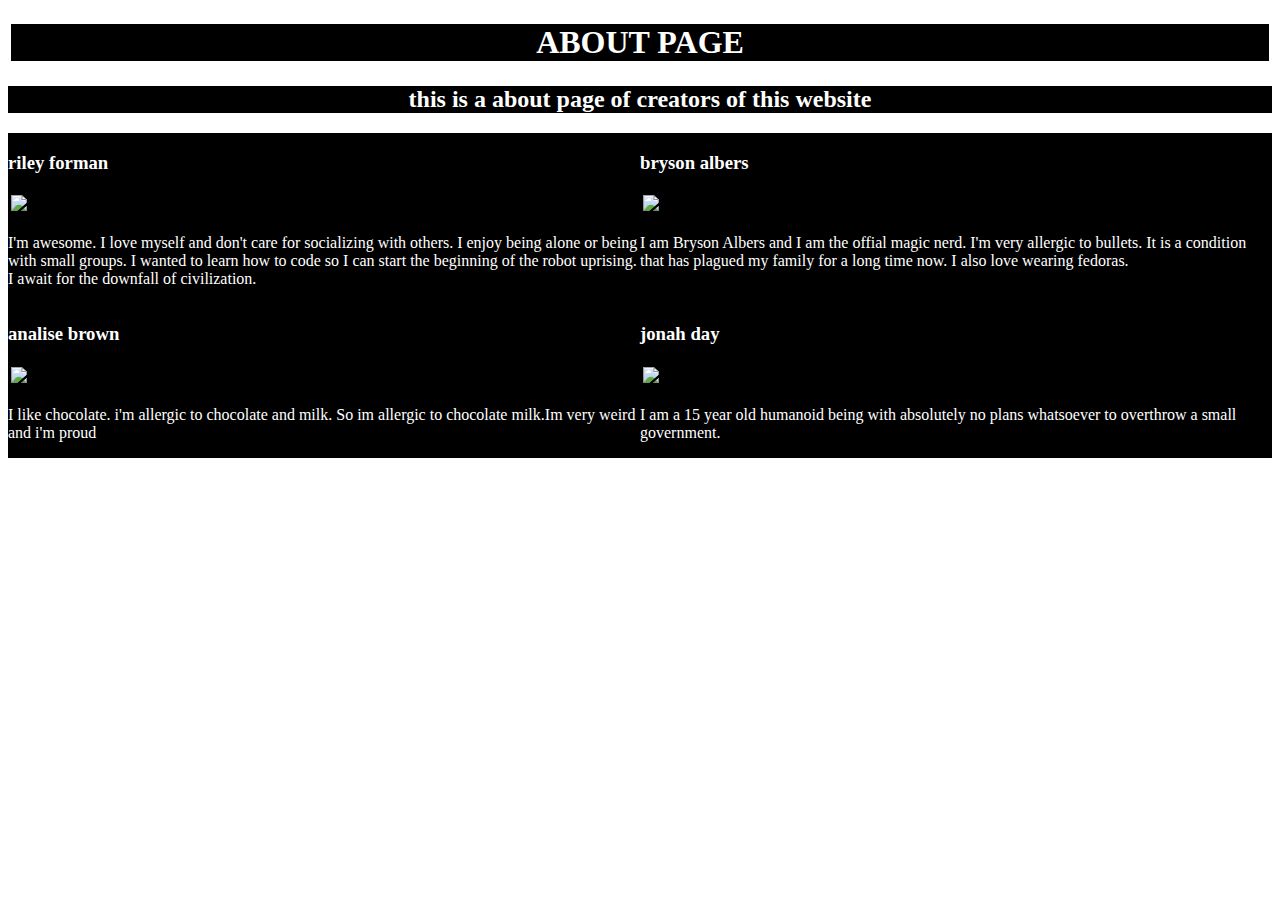
==== about.html @ d0ec6931 "Merge branch 'main' into day-index" ====
<!DOCTYPE html>
<html lang="en">
<head>
    <meta charset="UTF-8">
    <meta http-equiv="X-UA-Compatible" content="IE=edge">
    <meta name="viewport" content="width=device-width, initial-scale=1.0">
    <title>about page</title>
    <link rel="stylesheet" href="about.css">
</head>
<body>
    <h1>ABOUT PAGE</h1>
    <h2>this is a about page of creators of this website</h2>
    <div class = "people">
        <div class = "peoplebox">
            <h3>riley forman</h3>
            <img src="https://designshack.net/wp-content/uploads/placehold.jpg" />
            <p>I'm awesome. I love myself and don't care for socializing with others. I enjoy being alone or being with small groups. I wanted to learn how to code so I can start the beginning of the robot uprising. I await for the downfall of civilization.</p>
        </div>
        
        <div class = "peoplebox">
            <h3>bryson albers</h3>
            <img src="https://static.seattletimes.com/wp-content/uploads/2019/02/02112019_weather25_140642-1020x680.jpg" />
            <p>I am Bryson Albers and I am the offial magic nerd. I'm very allergic to bullets. It is a condition that has plagued my family for a long time now. I also love wearing fedoras.</p>
        </div>
        <div class = "peoplebox">
            <h3>analise brown</h3>
            <img src="https://s3.amazonaws.com/CFSV2/obituaries/photos/11356/817999/60f5a67ee4afb.jpg" />
            <p>I like chocolate. i'm allergic to chocolate and milk. So im allergic to chocolate milk.Im very weird and i'm proud </p>
        </div>
        <div class = "peoplebox">
            <h3>jonah day</h3>
            <img src="https://designshack.net/wp-content/uploads/placehold.jpg" />
            <p>I am a 15 year old humanoid being with absolutely no plans whatsoever to overthrow a small government.</p>
        </div>
    </div>

    <script src="about.js"></script>

</body>







</html>
---- about.css ----
h1 { 
    border: solid ;

    text-align: center;
    color:white;
    background-color:black
}
img {
    border: solid;
    width: 150px;
    

}
.people {
display: flex;
flex-direction: row;
background-repeat: no-repeat;
flex-wrap: wrap;

background-size: 1500px 1450px;
background-color: black;
border: red; 

}
.peoplebox {
    width: 50%;


}

/* .people > div {
width: 100%; */

  




.column {
    float: left;
    width: 33.33%;
    padding: 5px;



}
.row::after {
    content: "";
    clear: "";
    display: table;


}


p{
color: white;
background-color: black;


}
h2{
color:white;
background-color: black;
text-align: center;



}
h3 {
color: white;




}
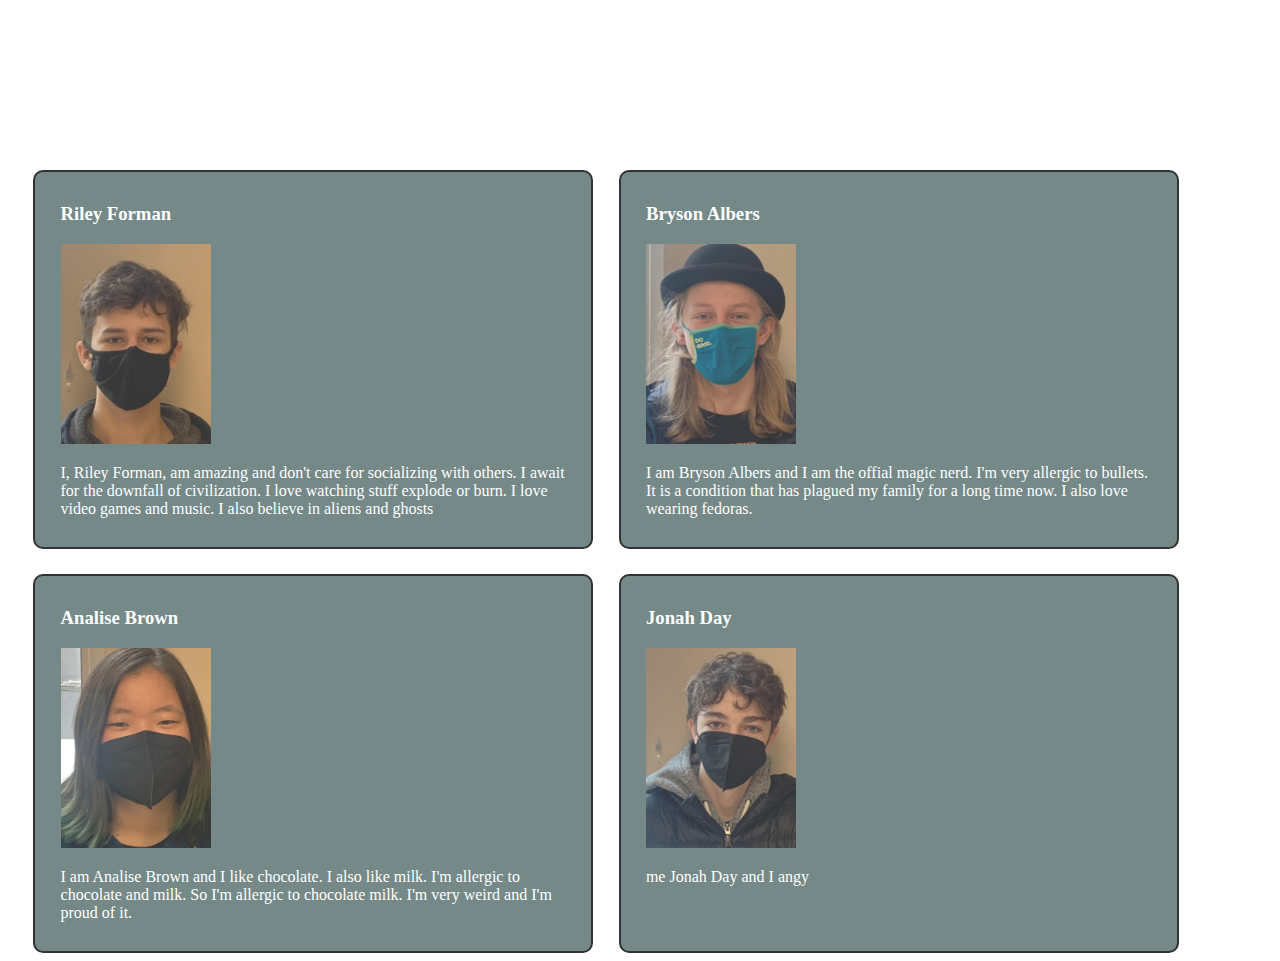
==== commit 25fb5782: "styling changes" ====
--- a/about.html
+++ b/about.html
@@ -1,40 +1,46 @@
 <!DOCTYPE html>
 <html lang="en">
-<head>
-    <meta charset="UTF-8">
-    <meta http-equiv="X-UA-Compatible" content="IE=edge">
-    <meta name="viewport" content="width=device-width, initial-scale=1.0">
-    <title>about page</title>
-    <link rel="stylesheet" href="about.css">
-</head>
-<body>
-    <h1>ABOUT PAGE</h1>
-    <h2>this is a about page of creators of this website</h2>
-    <div class = "people">
+    <head>
+        <meta charset="UTF-8">
+        <meta http-equiv="X-UA-Compatible" content="IE=edge">
+        <meta name="viewport" content="width=device-width, initial-scale=1.0">
+        <title>about page</title>
+        <link rel="stylesheet" href="about.css">
+    </head>
+    <body>
+        <h1>ABOUT PAGE</h1>
+        <h2>this is a about page of creators of this website</h2>
+        <a href = "./index.html">home</a>  
+        <div class = "people">
         <div class = "peoplebox">
-            <h3>riley forman</h3>
-            <img src="https://designshack.net/wp-content/uploads/placehold.jpg" />
-            <p>I'm awesome. I love myself and don't care for socializing with others. I enjoy being alone or being with small groups. I wanted to learn how to code so I can start the beginning of the robot uprising. I await for the downfall of civilization.</p>
+            <h3>Riley Forman</h3>
+            <img src="imageFriley.jpg" />
+            <p>I, Riley Forman, am amazing and don't care for socializing with others. I await for the downfall of civilization. I love watching stuff explode or burn. I love video games and music. I also believe in aliens and ghosts</p>
         </div>
         
         <div class = "peoplebox">
-            <h3>bryson albers</h3>
-            <img src="https://static.seattletimes.com/wp-content/uploads/2019/02/02112019_weather25_140642-1020x680.jpg" />
+            <h3>Bryson Albers</h3>
+            <img src="./imageAbryson.jpg" />
             <p>I am Bryson Albers and I am the offial magic nerd. I'm very allergic to bullets. It is a condition that has plagued my family for a long time now. I also love wearing fedoras.</p>
         </div>
         <div class = "peoplebox">
-            <h3>analise brown</h3>
-            <img src="https://s3.amazonaws.com/CFSV2/obituaries/photos/11356/817999/60f5a67ee4afb.jpg" />
-            <p>I like chocolate. i'm allergic to chocolate and milk. So im allergic to chocolate milk.Im very weird and i'm proud </p>
+            <h3>Analise Brown</h3>
+            <img src="imageBanalise.jpg" />
+            <p>I am Analise Brown and I like chocolate. I also like milk. I'm allergic to chocolate and milk. So I'm allergic to chocolate milk. I'm very weird and I'm proud of it. </p>
         </div>
         <div class = "peoplebox">
-            <h3>jonah day</h3>
-            <img src="https://designshack.net/wp-content/uploads/placehold.jpg" />
-            <p>I am a 15 year old humanoid being with absolutely no plans whatsoever to overthrow a small government.</p>
+            <h3>Jonah Day</h3>
+            <img src="imageDjonah.jpg" />
+            <p>me Jonah Day and I angy  </p>
         </div>
     </div>
+    <script src="about.js"></script>
+  
+  
+   
 
-    <script src="about.js"></script>
+
+
 
 </body>
 
--- a/about.css
+++ b/about.css
@@ -1,12 +1,12 @@
 h1 { 
-    border: solid ;
+    
 
     text-align: center;
     color:white;
-    background-color:black
+    
 }
 img {
-    border: solid;
+   
     width: 150px;
     
 
@@ -18,14 +18,19 @@
 flex-wrap: wrap;
 
 background-size: 1500px 1450px;
-background-color: black;
-border: red; 
+/* background-color: black ; */
+border:white; 
 
 }
 .peoplebox {
-    width: 50%;
-
-
+    width: 40%;
+    border: 2px solid black;
+    border-radius: 10px;
+background-color: #526c6b;
+padding: 1% 2% 1% 2% ;
+margin-left: 2%;
+margin-top: 2%;
+opacity: 0.8;
 }
 
 /* .people > div {
@@ -54,23 +59,36 @@
 
 
 p{
-color: white;
-background-color: black;
+color:white;
+/* border: solid black; */
 
+/* background-color: white; */
 
 }
 h2{
-color:white;
-background-color: black;
+color: white;
+border: black;
 text-align: center;
 
+/* background-color: white; */
 
 
 }
 h3 {
 color: white;
+border: black;
+
+/* background-color:white; */
 
 
-
+}
+body {
+    background-image: url("https://i.pinimg.com/originals/e6/df/ea/e6dfeaa166a0604845653ed932f4a034.jpg");
+    background-size: 122%;
+}
+a{
+color: white;
+text-decoration: none;
+flex-direction: row;
 
 }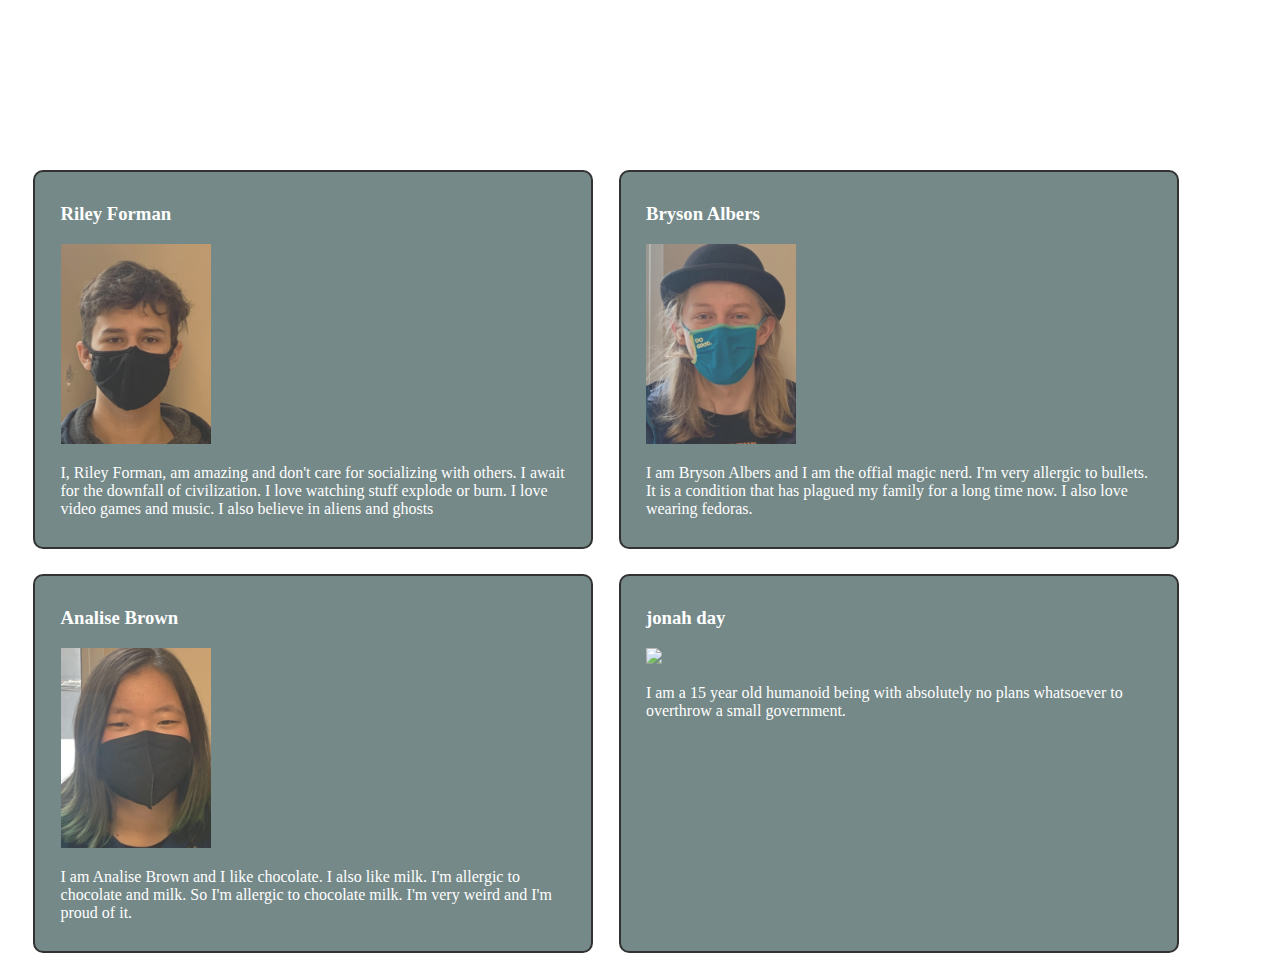
==== commit 595ffa65: "Merge branch 'main' into forman-about" ====
--- a/about.html
+++ b/about.html
@@ -29,18 +29,15 @@
             <p>I am Analise Brown and I like chocolate. I also like milk. I'm allergic to chocolate and milk. So I'm allergic to chocolate milk. I'm very weird and I'm proud of it. </p>
         </div>
         <div class = "peoplebox">
-            <h3>Jonah Day</h3>
-            <img src="imageDjonah.jpg" />
-            <p>me Jonah Day and I angy  </p>
+
+            <h3>jonah day</h3>
+            <img src="https://designshack.net/wp-content/uploads/placehold.jpg" />
+            <p>I am a 15 year old humanoid being with absolutely no plans whatsoever to overthrow a small government.</p>
+
         </div>
     </div>
+
     <script src="about.js"></script>
-  
-  
-   
-
-
-
 
 </body>
 
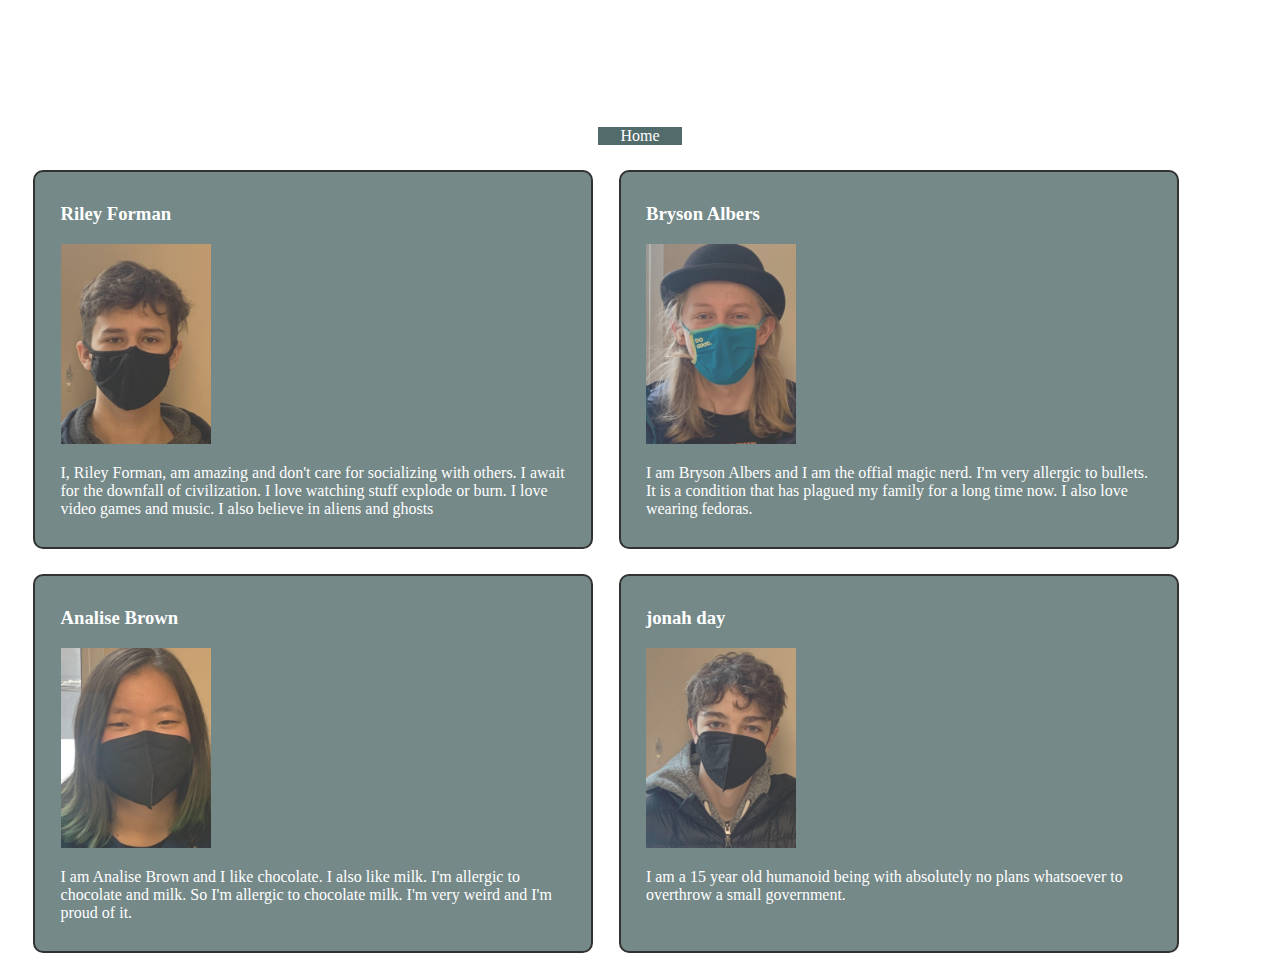
==== commit ae1af0f7: "aligned home page" ====
--- a/about.html
+++ b/about.html
@@ -8,9 +8,16 @@
         <link rel="stylesheet" href="about.css">
     </head>
     <body>
+        
         <h1>ABOUT PAGE</h1>
-        <h2>this is a about page of creators of this website</h2>
-        <a href = "./index.html">home</a>  
+        <h2>This is an about page of creators of this website</h2>
+        <div class = "homepage">
+
+          <a href = "./index.html">Home </a>  
+
+        </div>
+
+       
         <div class = "people">
         <div class = "peoplebox">
             <h3>Riley Forman</h3>
@@ -31,7 +38,7 @@
         <div class = "peoplebox">
 
             <h3>jonah day</h3>
-            <img src="https://designshack.net/wp-content/uploads/placehold.jpg" />
+            <img src="imageDjonah.jpg" />
             <p>I am a 15 year old humanoid being with absolutely no plans whatsoever to overthrow a small government.</p>
 
         </div>
--- a/about.css
+++ b/about.css
@@ -90,5 +90,13 @@
 color: white;
 text-decoration: none;
 flex-direction: row;
-
+/* text-align: center; */
+}
+.homepage{
+background-color: #526c6b;
+text-decoration: none;
+height: 8%;
+width: 6.7%;
+margin: 0 auto;
+text-align: center;
 }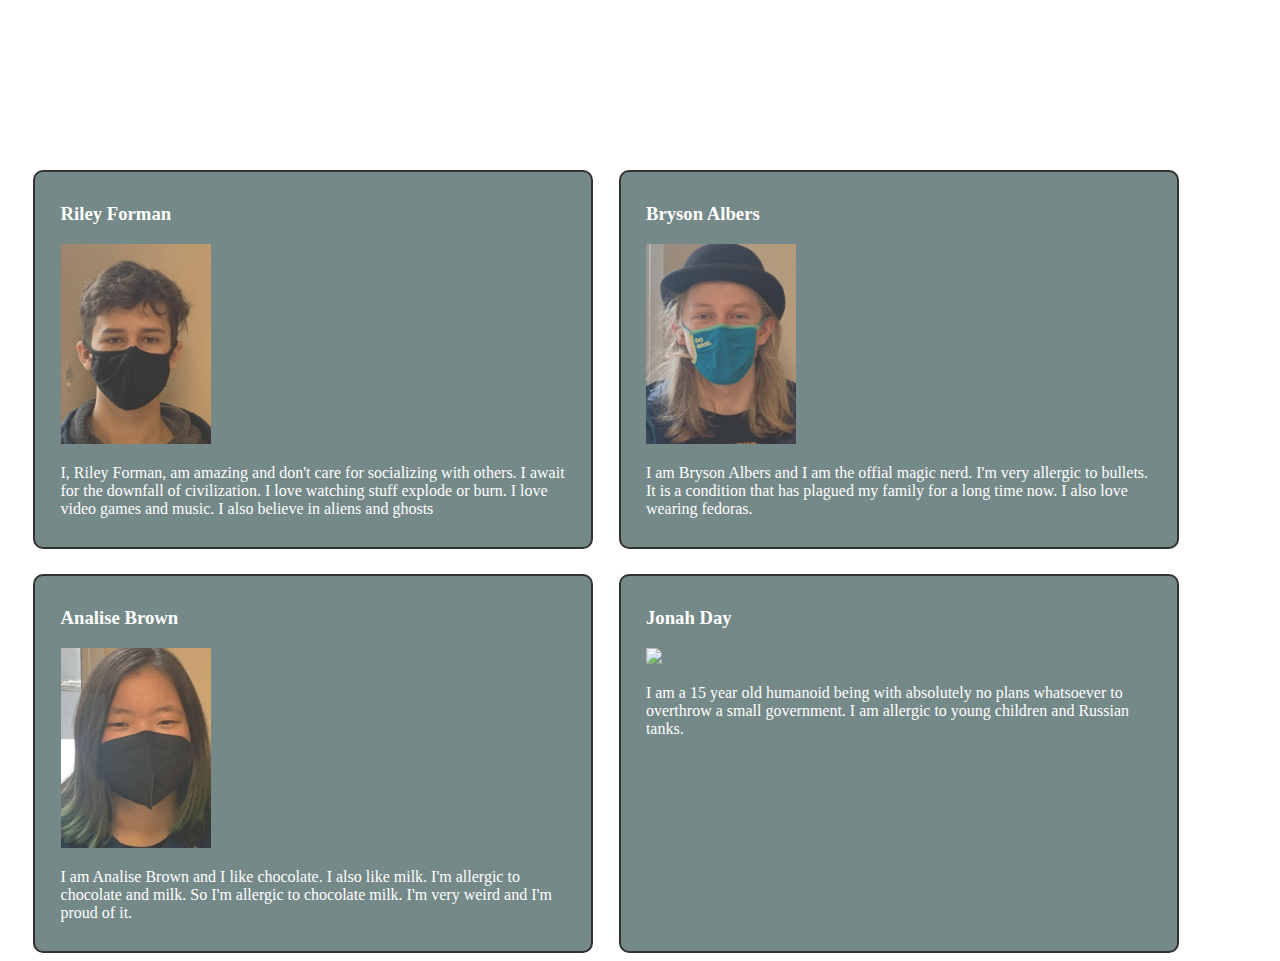
==== commit f62bb1c3: "final changes" ====
--- a/about.html
+++ b/about.html
@@ -8,16 +8,9 @@
         <link rel="stylesheet" href="about.css">
     </head>
     <body>
-        
         <h1>ABOUT PAGE</h1>
-        <h2>This is an about page of creators of this website</h2>
-        <div class = "homepage">
-
-          <a href = "./index.html">Home </a>  
-
-        </div>
-
-       
+        <h2>this is a about page of creators of this website</h2>
+        <a href = "./index.html">home</a>  
         <div class = "people">
         <div class = "peoplebox">
             <h3>Riley Forman</h3>
@@ -37,9 +30,9 @@
         </div>
         <div class = "peoplebox">
 
-            <h3>jonah day</h3>
-            <img src="imageDjonah.jpg" />
-            <p>I am a 15 year old humanoid being with absolutely no plans whatsoever to overthrow a small government.</p>
+            <h3>Jonah Day</h3>
+            <img src="https://designshack.net/wp-content/uploads/placehold.jpg" />
+            <p>I am a 15 year old humanoid being with absolutely no plans whatsoever to overthrow a small government. I am allergic to young children and Russian tanks.</p>
 
         </div>
     </div>
--- a/about.css
+++ b/about.css
@@ -99,4 +99,10 @@
 width: 6.7%;
 margin: 0 auto;
 text-align: center;
+}
+a:hover{
+color: black;
+transition: 1s;
+box-shadow: 0 0 10px black;
+
 }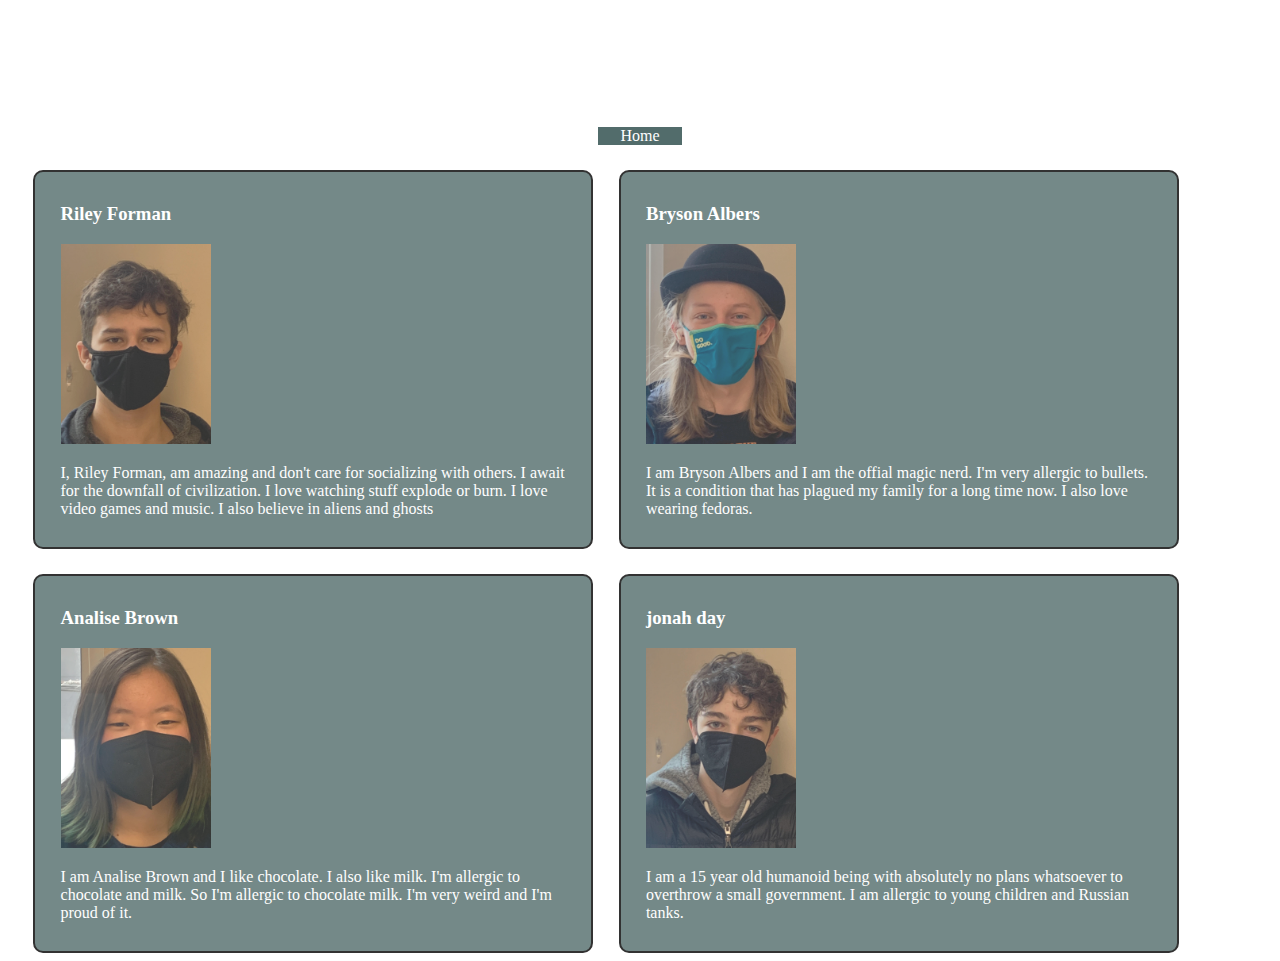
==== commit af77391d: "Merge branch 'main' into riley-final" ====
--- a/about.html
+++ b/about.html
@@ -8,9 +8,16 @@
         <link rel="stylesheet" href="about.css">
     </head>
     <body>
+        
         <h1>ABOUT PAGE</h1>
-        <h2>this is a about page of creators of this website</h2>
-        <a href = "./index.html">home</a>  
+        <h2>This is an about page of creators of this website</h2>
+        <div class = "homepage">
+
+          <a href = "./index.html">Home </a>  
+
+        </div>
+
+       
         <div class = "people">
         <div class = "peoplebox">
             <h3>Riley Forman</h3>
@@ -30,9 +37,11 @@
         </div>
         <div class = "peoplebox">
 
-            <h3>Jonah Day</h3>
-            <img src="https://designshack.net/wp-content/uploads/placehold.jpg" />
+
+            <h3>jonah day</h3>
+            <img src="imageDjonah.jpg" />
             <p>I am a 15 year old humanoid being with absolutely no plans whatsoever to overthrow a small government. I am allergic to young children and Russian tanks.</p>
+
 
         </div>
     </div>
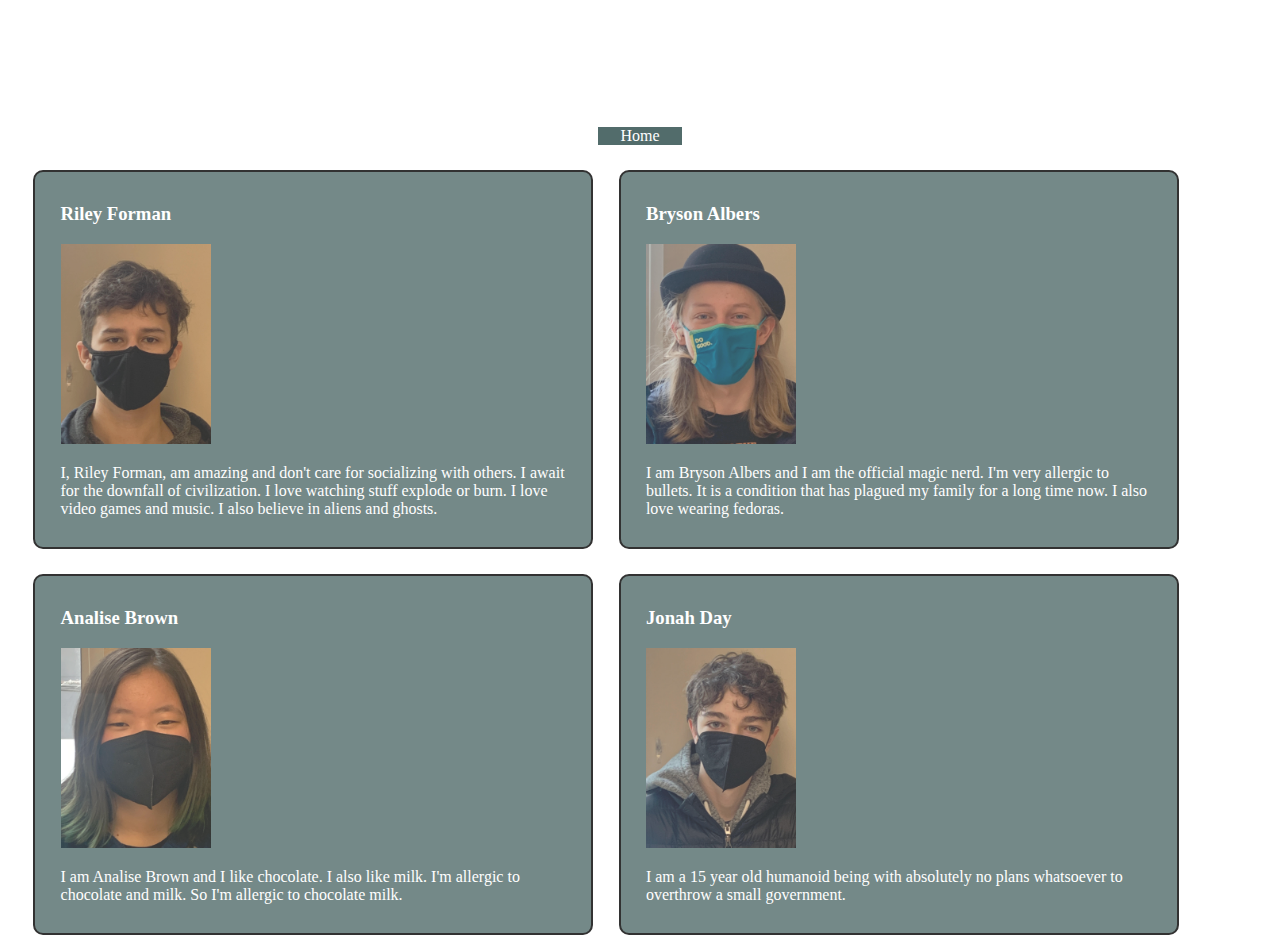
==== commit 0d16e744: "I was forced to edit stupid stuff" ====
--- a/about.html
+++ b/about.html
@@ -22,26 +22,24 @@
         <div class = "peoplebox">
             <h3>Riley Forman</h3>
             <img src="imageFriley.jpg" />
-            <p>I, Riley Forman, am amazing and don't care for socializing with others. I await for the downfall of civilization. I love watching stuff explode or burn. I love video games and music. I also believe in aliens and ghosts</p>
+            <p>I, Riley Forman, am amazing and don't care for socializing with others. I await for the downfall of civilization. I love watching stuff explode or burn. I love video games and music. I also believe in aliens and ghosts.</p>
         </div>
         
         <div class = "peoplebox">
             <h3>Bryson Albers</h3>
             <img src="./imageAbryson.jpg" />
-            <p>I am Bryson Albers and I am the offial magic nerd. I'm very allergic to bullets. It is a condition that has plagued my family for a long time now. I also love wearing fedoras.</p>
+            <p>I am Bryson Albers and I am the official magic nerd. I'm very allergic to bullets. It is a condition that has plagued my family for a long time now. I also love wearing fedoras.</p>
         </div>
         <div class = "peoplebox">
             <h3>Analise Brown</h3>
             <img src="imageBanalise.jpg" />
-            <p>I am Analise Brown and I like chocolate. I also like milk. I'm allergic to chocolate and milk. So I'm allergic to chocolate milk. I'm very weird and I'm proud of it. </p>
+            <p>I am Analise Brown and I like chocolate. I also like milk. I'm allergic to chocolate and milk. So I'm allergic to chocolate milk.</p>
         </div>
         <div class = "peoplebox">
 
-
-            <h3>jonah day</h3>
+            <h3>Jonah Day</h3>
             <img src="imageDjonah.jpg" />
-            <p>I am a 15 year old humanoid being with absolutely no plans whatsoever to overthrow a small government. I am allergic to young children and Russian tanks.</p>
-
+            <p>I am a 15 year old humanoid being with absolutely no plans whatsoever to overthrow a small government.</p>
 
         </div>
     </div>
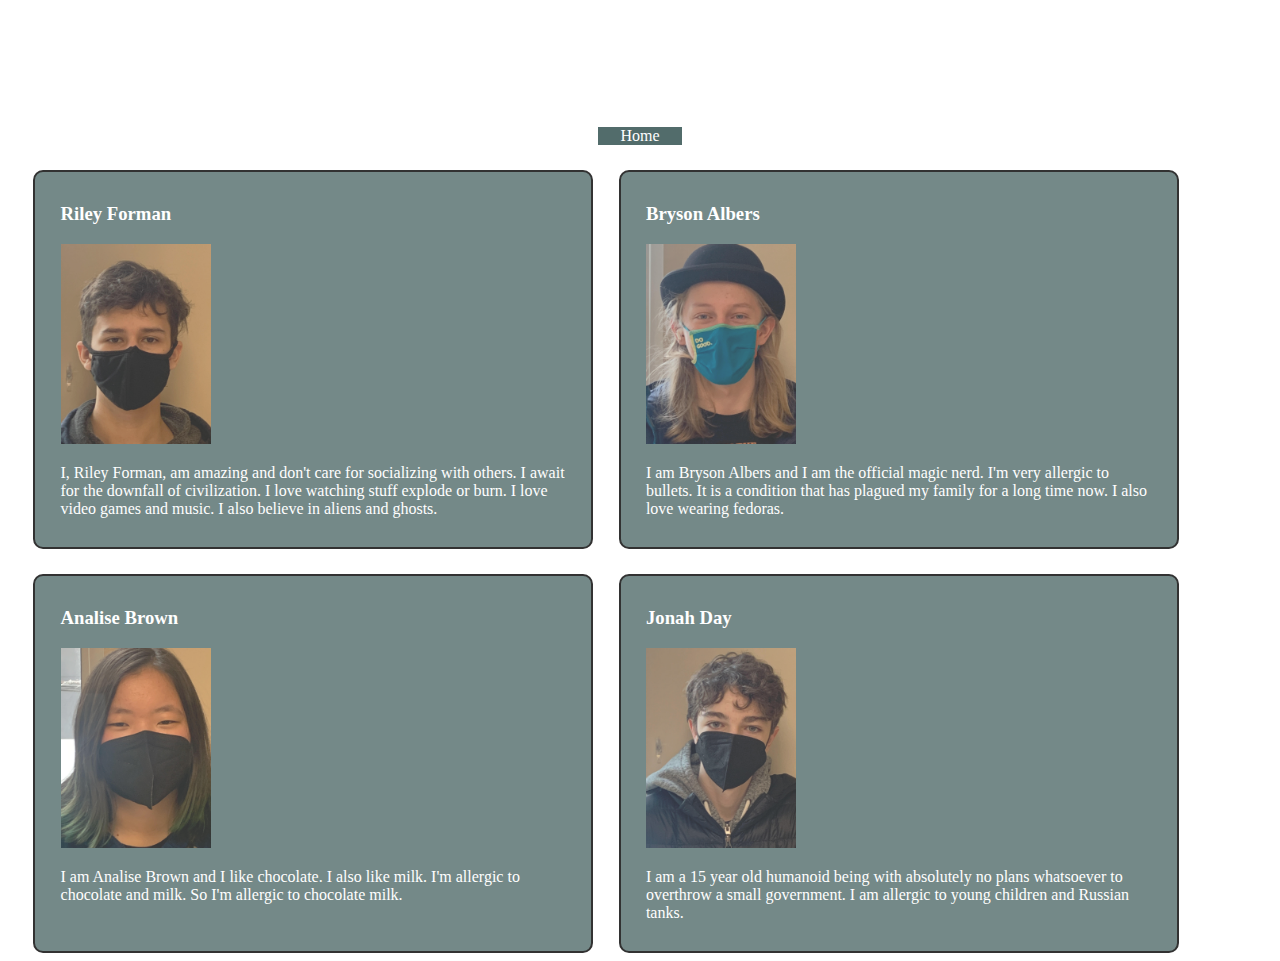
==== commit 0cb65355: "changes" ====
--- a/about.html
+++ b/about.html
@@ -37,9 +37,12 @@
         </div>
         <div class = "peoplebox">
 
+
             <h3>Jonah Day</h3>
+
             <img src="imageDjonah.jpg" />
-            <p>I am a 15 year old humanoid being with absolutely no plans whatsoever to overthrow a small government.</p>
+            <p>I am a 15 year old humanoid being with absolutely no plans whatsoever to overthrow a small government. I am allergic to young children and Russian tanks.</p>
+
 
         </div>
     </div>
